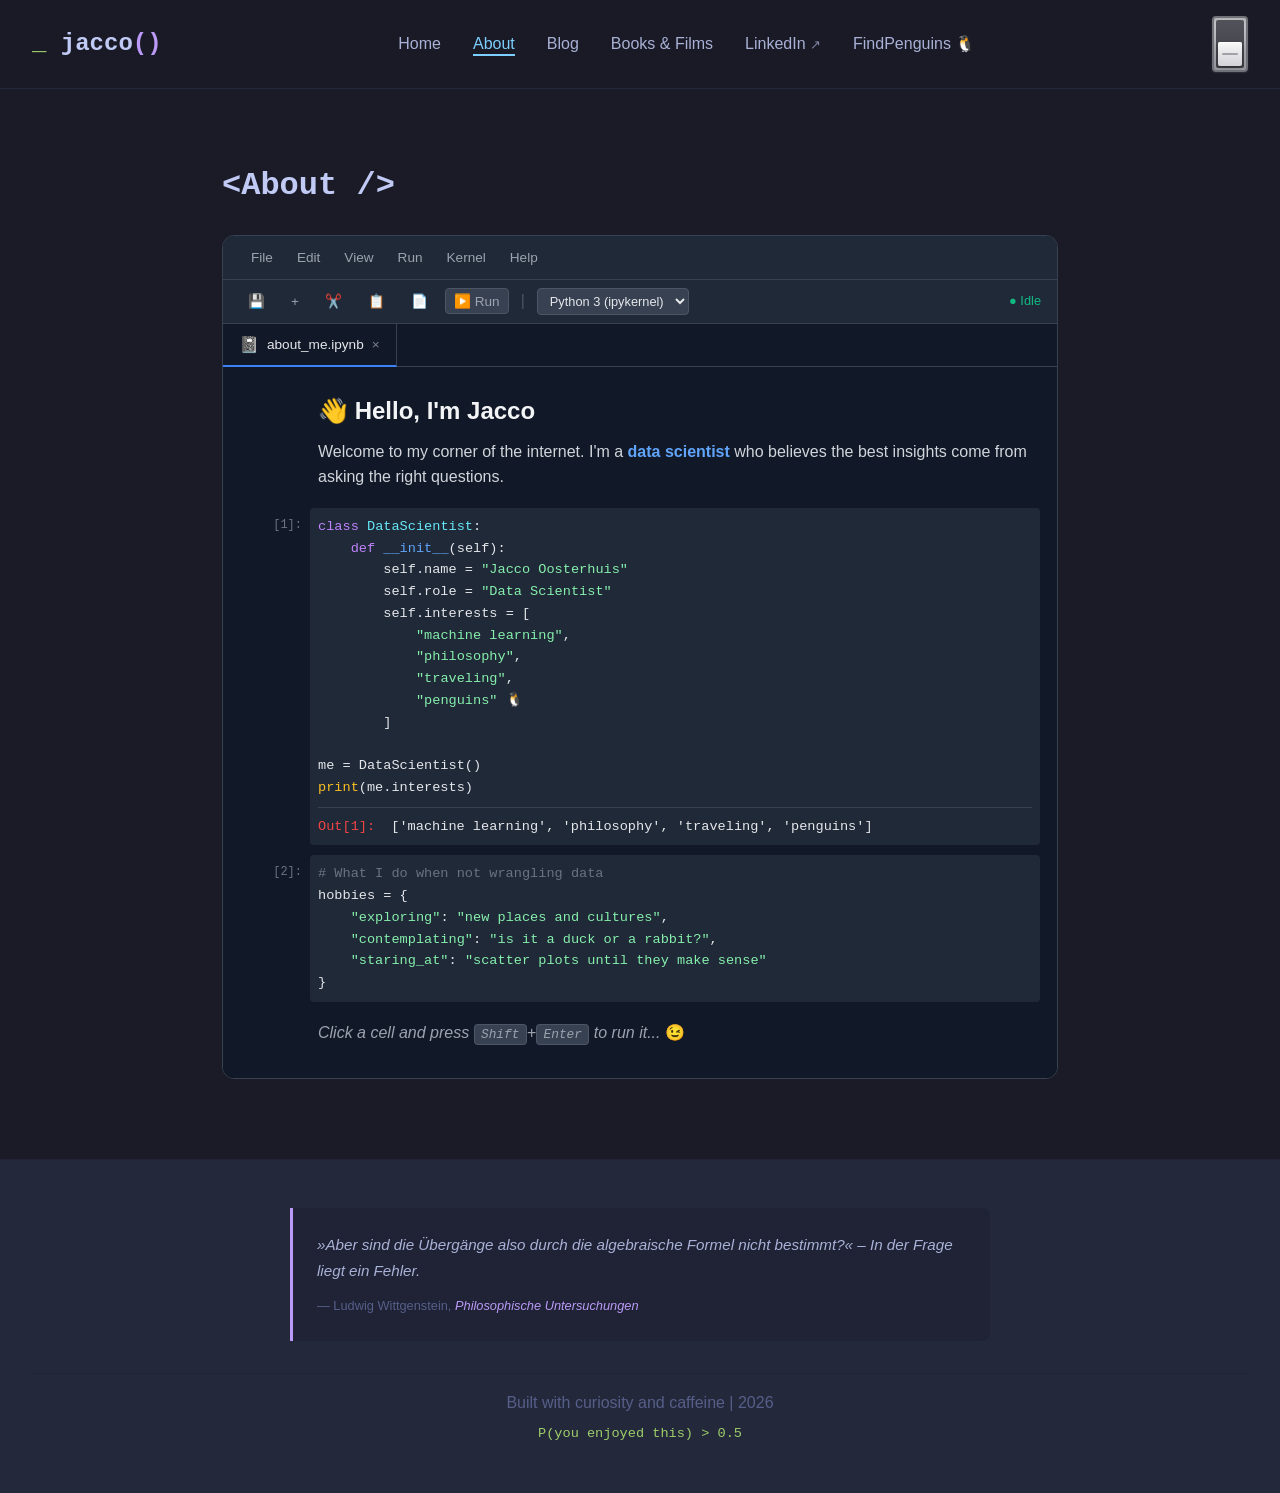
==== about.html @ 491d649a "first push" ====
<!DOCTYPE html>
<html lang="en">
<head>
    <meta charset="UTF-8">
    <meta name="viewport" content="width=device-width, initial-scale=1.0">
    <title>About | Jacco Oosterhuis</title>
    <link rel="stylesheet" href="styles.css">
</head>
<body>
    <nav class="navbar">
        <div class="nav-brand">
            <a href="index.html"><span class="cursor">_</span> jacco<span class="accent">()</span></a>
        </div>
        <ul class="nav-links">
            <li><a href="index.html" class="nav-link">Home</a></li>
            <li><a href="about.html" class="nav-link active">About</a></li>
            <li><a href="blog.html" class="nav-link">Blog</a></li>
            <li><a href="media.html" class="nav-link">Books & Films</a></li>
            <li><a href="https://www.linkedin.com/in/jaccooosterhuis" target="_blank" class="nav-link external">LinkedIn <span class="arrow">↗</span></a></li>
            <li><a href="https://findpenguins.com/trackingjacco" target="_blank" class="nav-link external">FindPenguins 🐧</a></li>
        </ul>
        <div class="light-switch" title="Toggle light/dark mode">
            <div class="switch-plate" role="button" aria-label="Toggle theme">
                <div class="switch-toggle"></div>
            </div>
        </div>
        <button class="nav-toggle" aria-label="Toggle navigation">
            <span></span>
            <span></span>
            <span></span>
        </button>
    </nav>

    <main class="page-content">
        <section id="about" class="section about">
            <h2>&lt;About /&gt;</h2>
            <div class="about-content">
                <div class="jupyter-lab">
                    <div class="jupyter-header">
                        <div class="jupyter-menu">
                            <span>File</span>
                            <span>Edit</span>
                            <span>View</span>
                            <span>Run</span>
                            <span>Kernel</span>
                            <span>Help</span>
                        </div>
                        <div class="jupyter-toolbar">
                            <button class="jupyter-btn" title="Save">💾</button>
                            <button class="jupyter-btn" title="Add cell">+</button>
                            <button class="jupyter-btn" title="Cut">✂️</button>
                            <button class="jupyter-btn" title="Copy">📋</button>
                            <button class="jupyter-btn" title="Paste">📄</button>
                            <button class="jupyter-btn run-btn" title="Run">▶️ Run</button>
                            <span class="jupyter-divider">|</span>
                            <select class="jupyter-select">
                                <option>Python 3 (ipykernel)</option>
                            </select>
                            <span class="jupyter-kernel-status">● Idle</span>
                        </div>
                    </div>
                    <div class="jupyter-sidebar">
                        <div class="sidebar-icon active">📁</div>
                        <div class="sidebar-icon">🔍</div>
                        <div class="sidebar-icon">🔧</div>
                    </div>
                    <div class="jupyter-main">
                        <div class="jupyter-tabs">
                            <div class="jupyter-tab active">
                                <span class="tab-icon">📓</span>
                                about_me.ipynb
                                <span class="tab-close">×</span>
                            </div>
                        </div>
                        <div class="jupyter-notebook">
                            <div class="jupyter-cell markdown" data-cell="0" tabindex="0">
                                <div class="cell-sidebar">
                                    <span class="cell-number"></span>
                                </div>
                                <div class="cell-content">
                                    <div class="cell-rendered">
                                        <h1>👋 Hello, I'm Jacco</h1>
                                        <p>Welcome to my corner of the internet. I'm a <strong>data scientist</strong> who believes the best insights come from asking the right questions.</p>
                                    </div>
                                </div>
                            </div>
                            <div class="jupyter-cell code" data-cell="1" tabindex="0">
                                <div class="cell-sidebar">
                                    <span class="cell-number">[1]:</span>
                                </div>
                                <div class="cell-content">
                                    <pre class="cell-input"><span class="keyword">class</span> <span class="class-name">DataScientist</span>:
    <span class="keyword">def</span> <span class="function">__init__</span>(self):
        self.name = <span class="string">"Jacco Oosterhuis"</span>
        self.role = <span class="string">"Data Scientist"</span>
        self.interests = [
            <span class="string">"machine learning"</span>,
            <span class="string">"philosophy"</span>,
            <span class="string">"traveling"</span>,
            <span class="string">"penguins"</span> 🐧
        ]

me = DataScientist()
<span class="builtin">print</span>(me.interests)</pre>
                                    <div class="cell-output">
                                        <span class="output-label">Out[1]:</span>
                                        <span class="output-text">['machine learning', 'philosophy', 'traveling', 'penguins']</span>
                                    </div>
                                </div>
                            </div>
                            <div class="jupyter-cell code" data-cell="2" tabindex="0">
                                <div class="cell-sidebar">
                                    <span class="cell-number">[2]:</span>
                                </div>
                                <div class="cell-content">
                                    <pre class="cell-input"><span class="comment"># What I do when not wrangling data</span>
hobbies = {
    <span class="string">"exploring"</span>: <span class="string">"new places and cultures"</span>,
    <span class="string">"contemplating"</span>: <span class="string">"is it a duck or a rabbit?"</span>,
    <span class="string">"staring_at"</span>: <span class="string">"scatter plots until they make sense"</span>
}</pre>
                                </div>
                            </div>
                            <div class="jupyter-cell markdown" data-cell="3" tabindex="0">
                                <div class="cell-sidebar">
                                    <span class="cell-number"></span>
                                </div>
                                <div class="cell-content">
                                    <div class="cell-rendered">
                                        <p><em>Click a cell and press <kbd>Shift</kbd>+<kbd>Enter</kbd> to run it...</em> 😉</p>
                                    </div>
                                </div>
                            </div>
                        </div>
                    </div>
                </div>
            </div>
        </section>
    </main>

    <footer>
        <div class="wittgenstein-quote">
            <p class="quote-text" id="wittgenstein-text"></p>
            <p class="quote-source">— Ludwig Wittgenstein, <em>Philosophische Untersuchungen</em></p>
        </div>
        <div class="footer-main">
            <p>Built with curiosity and caffeine | <span id="year"></span></p>
            <p class="footer-joke">P(you enjoyed this) > 0.5</p>
        </div>
    </footer>

    <script src="main.js"></script>
</body>
</html>
---- styles.css ----
/* Reset and base styles */
* {
    margin: 0;
    padding: 0;
    box-sizing: border-box;
}

:root {
    /* Dark theme (default) */
    --bg-primary: #1a1b26;
    --bg-secondary: #24283b;
    --bg-tertiary: #1f2335;
    --text-primary: #c0caf5;
    --text-secondary: #a9b1d6;
    --text-muted: #565f89;
    --accent-blue: #7aa2f7;
    --accent-purple: #bb9af7;
    --accent-green: #9ece6a;
    --accent-orange: #ff9e64;
    --accent-red: #f7768e;
    --accent-cyan: #7dcfff;
    --accent-yellow: #e0af68;
    --font-mono: 'Fira Code', 'SF Mono', 'Consolas', monospace;
    --font-sans: 'Inter', -apple-system, BlinkMacSystemFont, 'Segoe UI', sans-serif;

    /* Navbar backgrounds */
    --navbar-bg: rgba(26, 27, 38, 0.95);

    /* Jupyter colors */
    --jupyter-bg: #111827;
    --jupyter-header: #1f2937;
    --jupyter-border: #374151;
    --jupyter-cell-bg: #1f2937;
    --jupyter-text: #e5e7eb;
    --jupyter-text-muted: #9ca3af;
}

/* Light theme */
[data-theme="light"] {
    --bg-primary: #f8fafc;
    --bg-secondary: #e2e8f0;
    --bg-tertiary: #f1f5f9;
    --text-primary: #1e293b;
    --text-secondary: #475569;
    --text-muted: #94a3b8;
    --accent-blue: #3b82f6;
    --accent-purple: #8b5cf6;
    --accent-green: #22c55e;
    --accent-orange: #f97316;
    --accent-red: #ef4444;
    --accent-cyan: #06b6d4;
    --accent-yellow: #eab308;

    /* Navbar backgrounds */
    --navbar-bg: rgba(248, 250, 252, 0.95);

    /* Jupyter colors for light mode */
    --jupyter-bg: #ffffff;
    --jupyter-header: #f1f5f9;
    --jupyter-border: #e2e8f0;
    --jupyter-cell-bg: #f8fafc;
    --jupyter-text: #1e293b;
    --jupyter-text-muted: #64748b;
}

html {
    scroll-behavior: smooth;
}

body {
    font-family: var(--font-sans);
    background: var(--bg-primary);
    color: var(--text-primary);
    line-height: 1.6;
    min-height: 100vh;
}

/* Navigation */
.navbar {
    position: fixed;
    top: 0;
    left: 0;
    right: 0;
    background: var(--navbar-bg);
    backdrop-filter: blur(10px);
    padding: 1rem 2rem;
    display: flex;
    justify-content: space-between;
    align-items: center;
    z-index: 1000;
    border-bottom: 1px solid var(--bg-secondary);
}

.nav-brand {
    font-family: var(--font-mono);
    font-size: 1.5rem;
    font-weight: 600;
    color: var(--text-primary);
}

.nav-brand a {
    color: inherit;
    text-decoration: none;
}

.nav-link.active {
    color: var(--accent-cyan);
}

.nav-link.active::after {
    width: 100%;
}

.nav-brand .cursor {
    color: var(--accent-green);
    animation: blink 1s infinite;
}

.nav-brand .accent {
    color: var(--accent-purple);
}

.nav-links {
    display: flex;
    list-style: none;
    gap: 2rem;
}

.nav-link {
    color: var(--text-secondary);
    text-decoration: none;
    font-weight: 500;
    transition: color 0.3s ease;
    position: relative;
}

.nav-link:hover {
    color: var(--accent-cyan);
}

.nav-link::after {
    content: '';
    position: absolute;
    bottom: -4px;
    left: 0;
    width: 0;
    height: 2px;
    background: var(--accent-cyan);
    transition: width 0.3s ease;
}

.nav-link:hover::after {
    width: 100%;
}

.nav-link .arrow {
    font-size: 0.8em;
    opacity: 0.7;
}

.nav-toggle {
    display: none;
    flex-direction: column;
    gap: 5px;
    background: none;
    border: none;
    cursor: pointer;
    padding: 5px;
}

.nav-toggle span {
    display: block;
    width: 25px;
    height: 2px;
    background: var(--text-primary);
    transition: 0.3s;
}

/* Hero Section */
.hero {
    min-height: 100vh;
    display: flex;
    align-items: center;
    justify-content: center;
    gap: 4rem;
    padding: 6rem 2rem 2rem;
    flex-wrap: wrap;
}

.hero-content {
    max-width: 500px;
}

.hero h1 {
    font-size: 3.5rem;
    font-family: var(--font-mono);
    margin-bottom: 1rem;
    background: linear-gradient(135deg, var(--accent-cyan), var(--accent-purple));
    -webkit-background-clip: text;
    -webkit-text-fill-color: transparent;
    background-clip: text;
}

.blink {
    animation: blink 1s infinite;
    -webkit-text-fill-color: var(--accent-green);
}

@keyframes blink {
    0%, 50% { opacity: 1; }
    51%, 100% { opacity: 0; }
}

.tagline {
    font-size: 1.3rem;
    color: var(--text-secondary);
    margin-bottom: 1.5rem;
}

#rotating-text {
    color: var(--accent-orange);
    font-weight: 600;
}

.philosophy-quote {
    font-style: italic;
    color: var(--text-muted);
    border-left: 3px solid var(--accent-purple);
    padding-left: 1rem;
    margin-top: 1rem;
}

/* Duck-Rabbit Image */
.hero-image {
    max-width: 400px;
}

.duck-rabbit-container {
    background: var(--bg-secondary);
    padding: 1.5rem;
    border-radius: 12px;
    border: 1px solid var(--bg-tertiary);
    transition: transform 0.3s ease, box-shadow 0.3s ease;
}

.duck-rabbit-container:hover {
    transform: translateY(-5px);
    box-shadow: 0 10px 40px rgba(122, 162, 247, 0.1);
}

.duck-rabbit {
    width: 100%;
    border-radius: 8px;
    cursor: pointer;
    transition: transform 0.5s ease;
}

.duck-rabbit.flipped {
    transform: scaleX(-1);
}

figcaption {
    margin-top: 1rem;
    color: var(--text-muted);
    text-align: center;
    font-size: 0.9rem;
}

.clickable {
    color: var(--accent-cyan);
    cursor: pointer;
    text-decoration: underline;
    text-decoration-style: dotted;
}

.clickable:hover {
    color: var(--accent-purple);
}

/* Page content (for non-home pages) */
.page-content {
    padding-top: 80px;
    min-height: calc(100vh - 150px);
}

/* Sections */
.section {
    padding: 5rem 2rem;
    max-width: 900px;
    margin: 0 auto;
}

.section h2 {
    font-size: 2rem;
    font-family: var(--font-mono);
    margin-bottom: 1.5rem;
    color: var(--text-primary);
}

.section h2 .accent {
    color: var(--accent-yellow);
}

.section-intro {
    color: var(--text-secondary);
    margin-bottom: 2rem;
    font-size: 1.1rem;
}

/* About Section - Terminal */
.terminal {
    background: var(--bg-tertiary);
    border-radius: 12px;
    overflow: hidden;
    margin-bottom: 2rem;
    border: 1px solid var(--bg-secondary);
}

.terminal-header {
    background: var(--bg-secondary);
    padding: 0.75rem 1rem;
    display: flex;
    align-items: center;
    gap: 0.5rem;
}

.dot {
    width: 12px;
    height: 12px;
    border-radius: 50%;
}

.dot.red { background: #ff5f56; }
.dot.yellow { background: #ffbd2e; }
.dot.green { background: #27ca40; }

.terminal-title {
    margin-left: 1rem;
    color: var(--text-muted);
    font-family: var(--font-mono);
    font-size: 0.85rem;
}

.terminal-body {
    padding: 1.5rem;
    overflow-x: auto;
}

.terminal-body pre {
    font-family: var(--font-mono);
    font-size: 0.9rem;
    line-height: 1.8;
}

.terminal-body .keyword { color: var(--accent-purple); }
.terminal-body .class-name { color: var(--accent-cyan); }
.terminal-body .function { color: var(--accent-blue); }
.terminal-body .string { color: var(--accent-green); }
.terminal-body .comment { color: var(--text-muted); }

.about-text {
    color: var(--text-secondary);
    font-size: 1.1rem;
}

/* Jupyter Lab Interface */
.jupyter-lab {
    background: #111827;
    border-radius: 12px;
    overflow: hidden;
    border: 1px solid #374151;
    font-family: var(--font-sans);
}

.jupyter-header {
    background: #1f2937;
    border-bottom: 1px solid #374151;
}

.jupyter-menu {
    display: flex;
    gap: 0;
    padding: 0.4rem 1rem;
    font-size: 0.85rem;
    color: #9ca3af;
    border-bottom: 1px solid #374151;
}

.jupyter-menu span {
    padding: 0.25rem 0.75rem;
    cursor: pointer;
    transition: background 0.2s;
    border-radius: 4px;
}

.jupyter-menu span:hover {
    background: #374151;
    color: #e5e7eb;
}

.jupyter-toolbar {
    display: flex;
    align-items: center;
    gap: 0.5rem;
    padding: 0.5rem 1rem;
    flex-wrap: wrap;
}

.jupyter-btn {
    background: transparent;
    border: 1px solid transparent;
    color: #9ca3af;
    padding: 0.25rem 0.5rem;
    border-radius: 4px;
    cursor: pointer;
    font-size: 0.85rem;
    transition: all 0.2s;
}

.jupyter-btn:hover {
    background: #374151;
    border-color: #4b5563;
}

.jupyter-btn.run-btn {
    background: #374151;
    border-color: #4b5563;
}

.jupyter-divider {
    color: #4b5563;
    margin: 0 0.25rem;
}

.jupyter-select {
    background: #374151;
    border: 1px solid #4b5563;
    color: #e5e7eb;
    padding: 0.25rem 0.5rem;
    border-radius: 4px;
    font-size: 0.8rem;
}

.jupyter-kernel-status {
    color: #10b981;
    font-size: 0.8rem;
    margin-left: auto;
}

.jupyter-main {
    display: flex;
    flex-direction: column;
}

.jupyter-sidebar {
    position: absolute;
    left: 0;
    display: none; /* Simplified for this demo */
}

.jupyter-tabs {
    display: flex;
    background: #111827;
    border-bottom: 1px solid #374151;
}

.jupyter-tab {
    display: flex;
    align-items: center;
    gap: 0.5rem;
    padding: 0.5rem 1rem;
    font-size: 0.85rem;
    color: #9ca3af;
    background: #1f2937;
    border-right: 1px solid #374151;
    cursor: pointer;
}

.jupyter-tab.active {
    background: #111827;
    color: #e5e7eb;
    border-bottom: 2px solid #3b82f6;
    margin-bottom: -1px;
}

.tab-icon {
    font-size: 1rem;
}

.tab-close {
    opacity: 0.5;
    cursor: pointer;
}

.tab-close:hover {
    opacity: 1;
}

.jupyter-notebook {
    padding: 1rem;
    background: #111827;
}

.jupyter-cell {
    display: flex;
    margin-bottom: 0.5rem;
    border: 1px solid transparent;
    border-radius: 4px;
    transition: all 0.2s;
    cursor: pointer;
}

.jupyter-cell:hover {
    border-color: #374151;
}

.jupyter-cell:focus {
    outline: none;
    border-color: #3b82f6;
    box-shadow: 0 0 0 1px #3b82f6;
}

.jupyter-cell.selected {
    border-color: #3b82f6;
    background: rgba(59, 130, 246, 0.05);
}

.cell-sidebar {
    width: 70px;
    flex-shrink: 0;
    padding: 0.5rem;
    display: flex;
    align-items: flex-start;
    justify-content: flex-end;
}

.cell-number {
    font-family: var(--font-mono);
    font-size: 0.75rem;
    color: #6b7280;
}

.cell-content {
    flex: 1;
    padding: 0.5rem;
    overflow-x: auto;
}

.jupyter-cell.code .cell-content {
    background: #1f2937;
    border-radius: 4px;
}

.cell-input {
    font-family: var(--font-mono);
    font-size: 0.85rem;
    line-height: 1.6;
    color: #e5e7eb;
    margin: 0;
    white-space: pre-wrap;
}

.cell-input .keyword { color: #c084fc; }
.cell-input .class-name { color: #67e8f9; }
.cell-input .function { color: #60a5fa; }
.cell-input .string { color: #86efac; }
.cell-input .comment { color: #6b7280; }
.cell-input .builtin { color: #fbbf24; }

.cell-output {
    margin-top: 0.5rem;
    padding-top: 0.5rem;
    border-top: 1px solid #374151;
    font-family: var(--font-mono);
    font-size: 0.85rem;
}

.output-label {
    color: #ef4444;
    margin-right: 0.5rem;
}

.output-text {
    color: #e5e7eb;
}

.cell-rendered {
    color: #e5e7eb;
    line-height: 1.6;
}

.cell-rendered h1 {
    font-size: 1.5rem;
    margin-bottom: 0.5rem;
    color: #f3f4f6;
}

.cell-rendered p {
    color: #d1d5db;
}

.cell-rendered strong {
    color: #60a5fa;
}

.cell-rendered em {
    color: #9ca3af;
}

.cell-rendered kbd {
    background: #374151;
    padding: 0.15rem 0.4rem;
    border-radius: 4px;
    font-size: 0.8rem;
    border: 1px solid #4b5563;
    font-family: var(--font-mono);
}

/* Gotcha output animation */
.gotcha-output {
    margin-top: 0.5rem;
    padding: 0.75rem;
    background: linear-gradient(135deg, #7c3aed, #db2777);
    border-radius: 4px;
    color: white;
    font-weight: 600;
    text-align: center;
    animation: gotcha-appear 0.3s ease;
}

@keyframes gotcha-appear {
    from {
        opacity: 0;
        transform: translateY(-10px);
    }
    to {
        opacity: 1;
        transform: translateY(0);
    }
}

/* FindPenguins Embed */
.penguin-embed {
    margin-top: 2rem;
    background: var(--bg-secondary);
    border-radius: 12px;
    padding: 1.5rem;
    border: 1px solid var(--bg-tertiary);
}

.penguin-embed .findpenguins-media {
    min-height: 400px;
}

/* Mobile responsive for Jupyter */
@media (max-width: 768px) {
    .jupyter-menu {
        display: none;
    }

    .jupyter-toolbar {
        padding: 0.5rem;
    }

    .jupyter-toolbar .jupyter-select {
        display: none;
    }

    .cell-sidebar {
        width: 40px;
    }

    .cell-input {
        font-size: 0.75rem;
    }
}

/* Blog Section */
.blog-posts {
    display: grid;
    gap: 1.5rem;
}

.blog-card {
    background: var(--bg-secondary);
    padding: 1.5rem;
    border-radius: 12px;
    border: 1px solid var(--bg-tertiary);
    transition: transform 0.3s ease, border-color 0.3s ease;
}

.blog-card:hover {
    transform: translateX(5px);
    border-color: var(--accent-blue);
}

.blog-date {
    font-family: var(--font-mono);
    font-size: 0.85rem;
    color: var(--accent-orange);
}

.blog-card h3 {
    margin: 0.5rem 0;
    color: var(--text-primary);
}

.blog-card p {
    color: var(--text-secondary);
    margin-bottom: 1rem;
}

.blog-tags {
    display: flex;
    gap: 0.5rem;
    flex-wrap: wrap;
}

.tag {
    font-family: var(--font-mono);
    font-size: 0.8rem;
    color: var(--accent-cyan);
    background: rgba(122, 207, 255, 0.1);
    padding: 0.25rem 0.5rem;
    border-radius: 4px;
}

.blog-card.placeholder {
    border-style: dashed;
    text-align: center;
}

.placeholder-content {
    color: var(--text-muted);
}

.placeholder-icon {
    font-size: 2rem;
    display: block;
    margin-bottom: 0.5rem;
}

.placeholder-content code {
    font-family: var(--font-mono);
    font-size: 0.85rem;
    color: var(--accent-purple);
}

/* Travel / Penguin Section */
.travel {
    text-align: center;
}

.inline-link {
    color: var(--accent-cyan);
    text-decoration: none;
    border-bottom: 1px dotted var(--accent-cyan);
}

.inline-link:hover {
    color: var(--accent-purple);
    border-color: var(--accent-purple);
}

.penguin-cta {
    margin-top: 2rem;
}

.penguin-button {
    display: inline-block;
    padding: 1rem 2rem;
    background: linear-gradient(135deg, var(--accent-blue), var(--accent-purple));
    color: white;
    text-decoration: none;
    border-radius: 50px;
    font-weight: 600;
    transition: transform 0.3s ease, box-shadow 0.3s ease;
}

.penguin-button:hover {
    transform: scale(1.05);
    box-shadow: 0 10px 30px rgba(122, 162, 247, 0.3);
}

/* Footer */
footer {
    text-align: center;
    padding: 3rem 2rem;
    background: var(--bg-secondary);
    color: var(--text-muted);
    border-top: 1px solid var(--bg-tertiary);
}

.footer-joke {
    font-family: var(--font-mono);
    font-size: 0.85rem;
    margin-top: 0.5rem;
    color: var(--accent-green);
}

/* Wittgenstein Quote */
.wittgenstein-quote {
    max-width: 700px;
    margin: 0 auto 2rem auto;
    padding: 1.5rem;
    border-left: 3px solid var(--accent-purple);
    background: var(--bg-tertiary);
    border-radius: 0 8px 8px 0;
    text-align: left;
}

.quote-text {
    font-style: italic;
    color: var(--text-secondary);
    line-height: 1.7;
    font-size: 0.95rem;
    margin: 0;
    min-height: 1.5em;
    opacity: 1;
    transition: opacity 0.5s ease;
}

.quote-text.fade-out {
    opacity: 0;
}

.quote-source {
    font-size: 0.8rem;
    color: var(--text-muted);
    margin-top: 0.75rem;
    margin-bottom: 0;
}

.quote-source em {
    color: var(--accent-purple);
}

.footer-main {
    padding-top: 1rem;
    border-top: 1px solid var(--bg-tertiary);
}

/* Light mode quote adjustments */
[data-theme="light"] .wittgenstein-quote {
    background: #f1f5f9;
}

/* Mobile Responsive */
@media (max-width: 768px) {
    .nav-links {
        display: none;
        position: absolute;
        top: 100%;
        left: 0;
        right: 0;
        background: var(--bg-primary);
        flex-direction: column;
        padding: 1rem;
        gap: 1rem;
        border-bottom: 1px solid var(--bg-secondary);
    }

    .nav-links.active {
        display: flex;
    }

    .nav-toggle {
        display: flex;
    }

    .hero {
        flex-direction: column;
        text-align: center;
        gap: 2rem;
    }

    .hero h1 {
        font-size: 2.5rem;
    }

    .hero-image {
        max-width: 300px;
    }

    .philosophy-quote {
        text-align: left;
    }

    .section {
        padding: 3rem 1rem;
    }

    .terminal-body pre {
        font-size: 0.75rem;
    }
}

/* Scrollbar styling */
::-webkit-scrollbar {
    width: 8px;
    height: 8px;
}

::-webkit-scrollbar-track {
    background: var(--bg-secondary);
}

::-webkit-scrollbar-thumb {
    background: var(--text-muted);
    border-radius: 4px;
}

::-webkit-scrollbar-thumb:hover {
    background: var(--accent-blue);
}

/* Selection styling */
::selection {
    background: var(--accent-purple);
    color: var(--bg-primary);
}

/* ================================
   Light Switch Toggle
   ================================ */
.light-switch {
    position: relative;
    display: flex;
    align-items: center;
    gap: 0.75rem;
}

.switch-plate {
    position: relative;
    width: 36px;
    height: 56px;
    background: linear-gradient(180deg, #d4d4d8 0%, #a1a1aa 100%);
    border-radius: 4px;
    box-shadow:
        inset 0 2px 4px rgba(0, 0, 0, 0.2),
        0 1px 2px rgba(255, 255, 255, 0.1);
    cursor: pointer;
    overflow: hidden;
    border: 2px solid #71717a;
}

.switch-plate::before {
    content: '';
    position: absolute;
    top: 2px;
    left: 2px;
    right: 2px;
    bottom: 2px;
    background: linear-gradient(180deg, #52525b 0%, #3f3f46 100%);
    border-radius: 2px;
}

.switch-toggle {
    position: absolute;
    top: 4px;
    left: 4px;
    right: 4px;
    height: 24px;
    background: linear-gradient(180deg, #fafafa 0%, #e4e4e7 50%, #d4d4d8 100%);
    border-radius: 2px;
    box-shadow:
        0 2px 4px rgba(0, 0, 0, 0.3),
        inset 0 1px 0 rgba(255, 255, 255, 0.8);
    transition: top 0.15s ease-in-out;
    display: flex;
    align-items: center;
    justify-content: center;
}

.switch-toggle::after {
    content: '';
    width: 16px;
    height: 2px;
    background: #a1a1aa;
    border-radius: 1px;
}

/* Switch in "off" position (dark mode) */
[data-theme="dark"] .switch-toggle,
:not([data-theme]) .switch-toggle {
    top: calc(100% - 28px);
}

/* Switch in "on" position (light mode) */
[data-theme="light"] .switch-toggle {
    top: 4px;
}

.switch-label {
    font-family: var(--font-mono);
    font-size: 0.7rem;
    color: var(--text-muted);
    text-transform: uppercase;
    letter-spacing: 0.05em;
    writing-mode: vertical-rl;
    text-orientation: mixed;
    transform: rotate(180deg);
}

/* Click effect */
.switch-plate:active .switch-toggle {
    height: 22px;
    box-shadow:
        0 1px 2px rgba(0, 0, 0, 0.3),
        inset 0 1px 0 rgba(255, 255, 255, 0.8);
}

/* Theme transition */
body {
    transition: background-color 0.3s ease, color 0.3s ease;
}

.navbar,
.blog-card,
.duck-rabbit-container,
footer,
.penguin-embed {
    transition: background-color 0.3s ease, border-color 0.3s ease;
}

/* Jupyter light mode overrides */
[data-theme="light"] .jupyter-lab {
    background: #ffffff;
    border-color: #e2e8f0;
}

[data-theme="light"] .jupyter-header {
    background: #f1f5f9;
}

[data-theme="light"] .jupyter-menu {
    border-color: #e2e8f0;
}

[data-theme="light"] .jupyter-menu span {
    color: #64748b;
}

[data-theme="light"] .jupyter-menu span:hover {
    background: #e2e8f0;
    color: #1e293b;
}

[data-theme="light"] .jupyter-toolbar {
    border-color: #e2e8f0;
}

[data-theme="light"] .jupyter-btn {
    color: #64748b;
}

[data-theme="light"] .jupyter-btn:hover,
[data-theme="light"] .jupyter-btn.run-btn {
    background: #e2e8f0;
    border-color: #cbd5e1;
}

[data-theme="light"] .jupyter-divider {
    color: #cbd5e1;
}

[data-theme="light"] .jupyter-select {
    background: #e2e8f0;
    border-color: #cbd5e1;
    color: #1e293b;
}

[data-theme="light"] .jupyter-tabs {
    background: #ffffff;
    border-color: #e2e8f0;
}

[data-theme="light"] .jupyter-tab {
    background: #f1f5f9;
    color: #64748b;
    border-color: #e2e8f0;
}

[data-theme="light"] .jupyter-tab.active {
    background: #ffffff;
    color: #1e293b;
}

[data-theme="light"] .jupyter-notebook {
    background: #ffffff;
}

[data-theme="light"] .jupyter-cell:hover {
    border-color: #e2e8f0;
}

[data-theme="light"] .jupyter-cell.code .cell-content {
    background: #f8fafc;
}

[data-theme="light"] .cell-number {
    color: #94a3b8;
}

[data-theme="light"] .cell-input {
    color: #1e293b;
}

[data-theme="light"] .cell-input .keyword { color: #7c3aed; }
[data-theme="light"] .cell-input .class-name { color: #0891b2; }
[data-theme="light"] .cell-input .function { color: #2563eb; }
[data-theme="light"] .cell-input .string { color: #16a34a; }
[data-theme="light"] .cell-input .comment { color: #94a3b8; }
[data-theme="light"] .cell-input .builtin { color: #d97706; }

[data-theme="light"] .cell-output {
    border-color: #e2e8f0;
}

[data-theme="light"] .output-text {
    color: #1e293b;
}

[data-theme="light"] .cell-rendered {
    color: #1e293b;
}

[data-theme="light"] .cell-rendered h1 {
    color: #0f172a;
}

[data-theme="light"] .cell-rendered p {
    color: #475569;
}

[data-theme="light"] .cell-rendered strong {
    color: #2563eb;
}

[data-theme="light"] .cell-rendered em {
    color: #64748b;
}

[data-theme="light"] .cell-rendered kbd {
    background: #e2e8f0;
    border-color: #cbd5e1;
}

/* ================================
   Media Section (Books & Films)
   ================================ */
.media-section {
    max-width: 1000px;
}

/* ================================
   Bookshelf Styling
   ================================ */
.bookshelf {
    margin-top: 2rem;
}

.shelf {
    display: flex;
    align-items: flex-end;
    gap: 8px;
    padding: 0 20px 0 20px;
    position: relative;
    min-height: 220px;
}

.shelf-wood {
    position: absolute;
    bottom: 0;
    left: 0;
    right: 0;
    height: 20px;
    background: linear-gradient(180deg, #8B7355 0%, #6B5344 50%, #5D4637 100%);
    border-radius: 2px;
    box-shadow:
        0 4px 8px rgba(0, 0, 0, 0.3),
        inset 0 2px 0 rgba(255, 255, 255, 0.1);
}

.shelf-wood::before {
    content: '';
    position: absolute;
    top: 0;
    left: 0;
    right: 0;
    height: 4px;
    background: linear-gradient(180deg, #9D8B7A 0%, #8B7355 100%);
    border-radius: 2px 2px 0 0;
}

.book {
    position: relative;
    width: 45px;
    height: var(--book-height, 170px);
    cursor: pointer;
    transform-style: preserve-3d;
    transition: all 0.4s ease;
    margin-bottom: 20px;
}

.book-spine {
    position: absolute;
    inset: 0;
    background: linear-gradient(90deg,
        color-mix(in srgb, var(--book-color) 70%, black) 0%,
        var(--book-color) 15%,
        var(--book-color) 85%,
        color-mix(in srgb, var(--book-color) 70%, black) 100%
    );
    border-radius: 2px 4px 4px 2px;
    display: flex;
    flex-direction: column;
    justify-content: center;
    align-items: center;
    padding: 10px 4px;
    box-shadow:
        2px 0 4px rgba(0, 0, 0, 0.2),
        inset -2px 0 4px rgba(0, 0, 0, 0.1);
    overflow: hidden;
}

.book-spine::before {
    content: '';
    position: absolute;
    top: 8px;
    bottom: 8px;
    left: 4px;
    width: 2px;
    background: rgba(255, 255, 255, 0.15);
    border-radius: 1px;
}

.book-spine::after {
    content: '';
    position: absolute;
    top: 8px;
    bottom: 8px;
    right: 4px;
    width: 2px;
    background: rgba(255, 255, 255, 0.1);
    border-radius: 1px;
}

.book-title {
    writing-mode: vertical-rl;
    text-orientation: mixed;
    transform: rotate(180deg);
    font-size: 0.7rem;
    font-weight: 600;
    color: #f0e6d3;
    text-shadow: 0 1px 2px rgba(0, 0, 0, 0.5);
    letter-spacing: 0.5px;
    text-align: center;
    max-height: 100%;
    overflow: hidden;
}

.book-author {
    writing-mode: vertical-rl;
    text-orientation: mixed;
    transform: rotate(180deg);
    font-size: 0.55rem;
    color: rgba(240, 230, 211, 0.7);
    margin-top: 8px;
}

.book-details {
    position: absolute;
    left: 55px;
    top: 0;
    width: 280px;
    background: var(--bg-secondary);
    border: 1px solid var(--bg-tertiary);
    border-radius: 8px;
    padding: 1rem;
    opacity: 0;
    visibility: hidden;
    transform: translateX(-10px);
    transition: all 0.3s ease;
    z-index: 100;
    box-shadow: 0 10px 30px rgba(0, 0, 0, 0.3);
}

.book-details h3 {
    font-size: 1rem;
    color: var(--text-primary);
    margin-bottom: 0.25rem;
}

.book-meta {
    font-size: 0.8rem;
    color: var(--text-muted);
    margin-bottom: 0.5rem;
}

.book-review {
    font-size: 0.85rem;
    color: var(--text-secondary);
    line-height: 1.5;
    margin-bottom: 0.5rem;
}

.book-rating {
    color: var(--accent-yellow);
    font-size: 0.9rem;
}

/* Book hover and expanded states */
.book:hover {
    transform: translateY(-10px);
}

.book:hover .book-spine {
    box-shadow:
        2px 0 4px rgba(0, 0, 0, 0.2),
        inset -2px 0 4px rgba(0, 0, 0, 0.1),
        0 10px 20px rgba(0, 0, 0, 0.3);
}

.book.expanded {
    transform: translateY(-10px) rotate(-15deg);
    z-index: 50;
}

.book.expanded .book-details {
    opacity: 1;
    visibility: visible;
    transform: translateX(0) rotate(15deg);
}

/* ================================
   VHS & DVD Styling
   ================================ */
.film-shelf {
    display: flex;
    gap: 12px;
    flex-wrap: wrap;
    margin-top: 2rem;
    padding: 20px;
    background: linear-gradient(180deg, var(--bg-tertiary) 0%, var(--bg-secondary) 100%);
    border-radius: 8px;
}

/* VHS Case */
.vhs-case {
    position: relative;
    width: 25px;
    height: 190px;
    cursor: pointer;
    transition: all 0.4s ease;
}

.vhs-spine {
    position: absolute;
    inset: 0;
    background: linear-gradient(90deg,
        #1a1a1a 0%,
        #2d2d2d 10%,
        #2d2d2d 90%,
        #1a1a1a 100%
    );
    border-radius: 2px;
    display: flex;
    flex-direction: column;
    justify-content: center;
    align-items: center;
    padding: 8px 2px;
    box-shadow: 2px 0 4px rgba(0, 0, 0, 0.3);
}

.vhs-spine::before {
    content: '';
    position: absolute;
    top: 10px;
    left: 50%;
    transform: translateX(-50%);
    width: 18px;
    height: 60px;
    background: linear-gradient(180deg,
        #f5f5dc 0%,
        #e8e8c8 50%,
        #d4d4a8 100%
    );
    border-radius: 1px;
}

.vhs-title {
    writing-mode: vertical-rl;
    text-orientation: mixed;
    transform: rotate(180deg);
    font-size: 0.6rem;
    font-weight: 700;
    color: #fff;
    text-shadow: 0 1px 2px rgba(0, 0, 0, 0.8);
    margin-top: auto;
    text-align: center;
    max-height: 100px;
    overflow: hidden;
}

.vhs-year {
    writing-mode: vertical-rl;
    text-orientation: mixed;
    transform: rotate(180deg);
    font-size: 0.5rem;
    color: rgba(255, 255, 255, 0.6);
    margin-top: 4px;
}

.vhs-front {
    position: absolute;
    top: 0;
    left: 100%;
    width: 130px;
    height: 190px;
    background: linear-gradient(135deg, #1a1a1a 0%, #333 100%);
    border-radius: 2px;
    opacity: 0;
    transform: rotateY(-90deg);
    transform-origin: left;
    transition: all 0.4s ease;
    box-shadow: 4px 4px 12px rgba(0, 0, 0, 0.4);
}

.vhs-label {
    position: absolute;
    top: 15px;
    left: 10px;
    right: 10px;
    bottom: 60px;
    background: linear-gradient(180deg, #f5f5dc 0%, #e8e8c8 100%);
    border-radius: 2px;
    padding: 10px;
    display: flex;
    flex-direction: column;
    justify-content: center;
    align-items: center;
}

.vhs-title-full {
    font-size: 0.8rem;
    font-weight: 700;
    color: #1a1a1a;
    text-align: center;
    text-transform: uppercase;
}

.vhs-director {
    font-size: 0.65rem;
    color: #555;
    margin-top: 4px;
}

/* DVD Case */
.dvd-case {
    position: relative;
    width: 15px;
    height: 190px;
    cursor: pointer;
    transition: all 0.4s ease;
}

.dvd-spine {
    position: absolute;
    inset: 0;
    background: linear-gradient(90deg,
        #1e3a5f 0%,
        #2563eb 20%,
        #3b82f6 50%,
        #2563eb 80%,
        #1e3a5f 100%
    );
    border-radius: 1px;
    display: flex;
    justify-content: center;
    align-items: center;
    box-shadow: 1px 0 3px rgba(0, 0, 0, 0.3);
}

.dvd-title {
    writing-mode: vertical-rl;
    text-orientation: mixed;
    transform: rotate(180deg);
    font-size: 0.55rem;
    font-weight: 600;
    color: #fff;
    text-shadow: 0 1px 1px rgba(0, 0, 0, 0.5);
    letter-spacing: 0.5px;
    text-align: center;
}

.dvd-front {
    position: absolute;
    top: 0;
    left: 100%;
    width: 135px;
    height: 190px;
    background: linear-gradient(135deg, #1e3a5f 0%, #2563eb 50%, #1e40af 100%);
    border-radius: 2px;
    opacity: 0;
    transform: rotateY(-90deg);
    transform-origin: left;
    transition: all 0.4s ease;
    box-shadow: 4px 4px 12px rgba(0, 0, 0, 0.4);
    overflow: hidden;
}

.dvd-front::before {
    content: '';
    position: absolute;
    top: -50%;
    left: -50%;
    width: 200%;
    height: 200%;
    background: linear-gradient(
        45deg,
        transparent 40%,
        rgba(255, 255, 255, 0.1) 50%,
        transparent 60%
    );
}

.dvd-cover {
    position: absolute;
    inset: 10px;
    display: flex;
    flex-direction: column;
    justify-content: center;
    align-items: center;
    text-align: center;
}

.dvd-title-full {
    font-size: 0.9rem;
    font-weight: 700;
    color: #fff;
    text-shadow: 0 2px 4px rgba(0, 0, 0, 0.5);
    line-height: 1.2;
}

.dvd-tagline {
    font-size: 0.65rem;
    color: rgba(255, 255, 255, 0.8);
    margin-top: 8px;
    font-style: italic;
}

/* Film details panel */
.film-details {
    position: absolute;
    left: calc(100% + 145px);
    top: 0;
    width: 250px;
    background: var(--bg-secondary);
    border: 1px solid var(--bg-tertiary);
    border-radius: 8px;
    padding: 1rem;
    opacity: 0;
    visibility: hidden;
    transform: translateX(-10px);
    transition: all 0.3s ease;
    z-index: 100;
    box-shadow: 0 10px 30px rgba(0, 0, 0, 0.3);
}

.film-details h3 {
    font-size: 1rem;
    color: var(--text-primary);
    margin-bottom: 0.25rem;
}

.film-meta {
    font-size: 0.8rem;
    color: var(--text-muted);
    margin-bottom: 0.5rem;
}

.film-review {
    font-size: 0.85rem;
    color: var(--text-secondary);
    line-height: 1.5;
    margin-bottom: 0.5rem;
}

.film-rating {
    color: var(--accent-yellow);
    font-size: 0.9rem;
}

/* VHS/DVD hover and expanded states */
.vhs-case:hover,
.dvd-case:hover {
    transform: translateY(-5px);
}

.vhs-case.expanded,
.dvd-case.expanded {
    z-index: 50;
}

.vhs-case.expanded .vhs-front,
.dvd-case.expanded .dvd-front {
    opacity: 1;
    transform: rotateY(0deg);
}

.vhs-case.expanded .film-details,
.dvd-case.expanded .film-details {
    opacity: 1;
    visibility: visible;
    transform: translateX(0);
}

/* Responsive media section */
@media (max-width: 768px) {
    .shelf {
        flex-wrap: wrap;
        justify-content: center;
    }

    .book-details {
        position: fixed;
        left: 50% !important;
        top: 50% !important;
        transform: translate(-50%, -50%) !important;
        width: 90vw;
        max-width: 300px;
    }

    .book.expanded .book-details {
        transform: translate(-50%, -50%) !important;
    }

    .film-shelf {
        justify-content: center;
    }

    .film-details {
        position: fixed;
        left: 50% !important;
        top: 50% !important;
        transform: translate(-50%, -50%) !important;
        width: 90vw;
        max-width: 280px;
    }

    .vhs-case.expanded .film-details,
    .dvd-case.expanded .film-details {
        transform: translate(-50%, -50%) !important;
    }
}

/* Light mode adjustments for media */
[data-theme="light"] .book-details,
[data-theme="light"] .film-details {
    background: #ffffff;
    border-color: #e2e8f0;
}

[data-theme="light"] .film-shelf {
    background: linear-gradient(180deg, #f1f5f9 0%, #e2e8f0 100%);
}
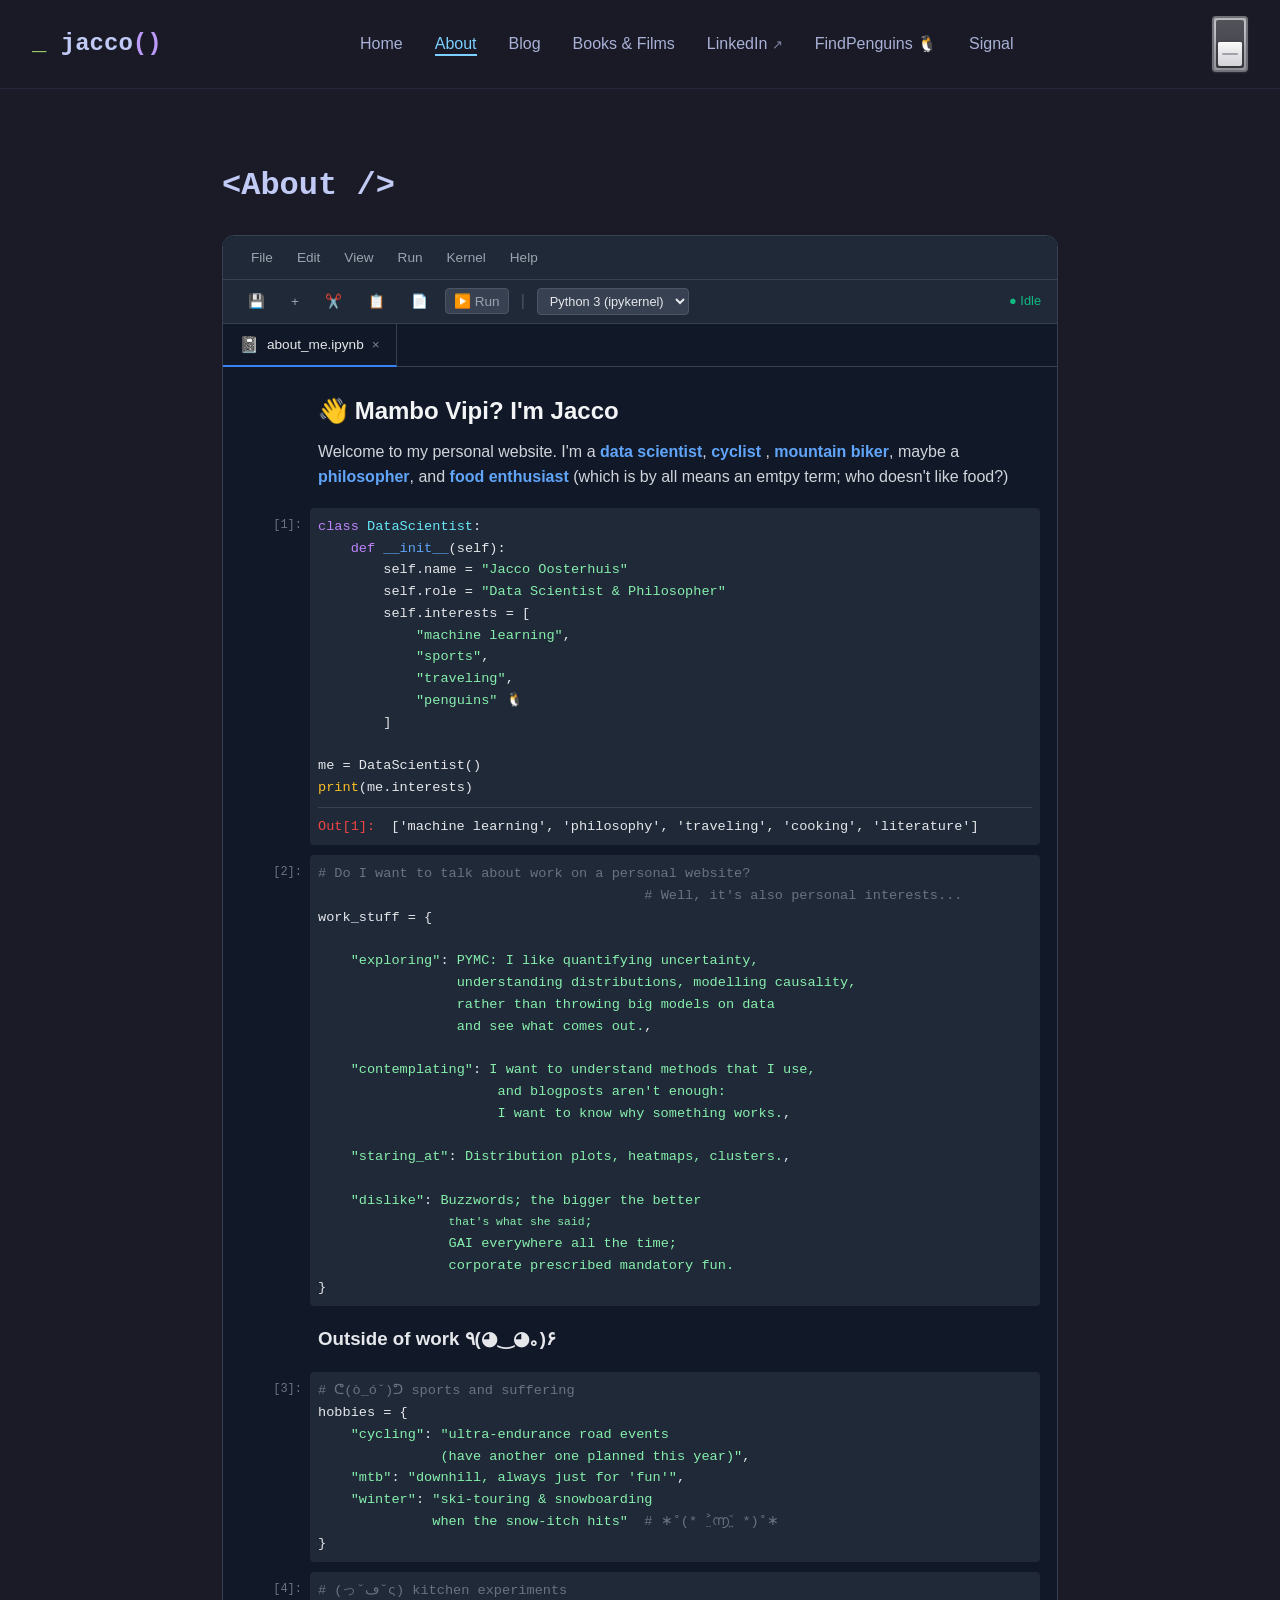
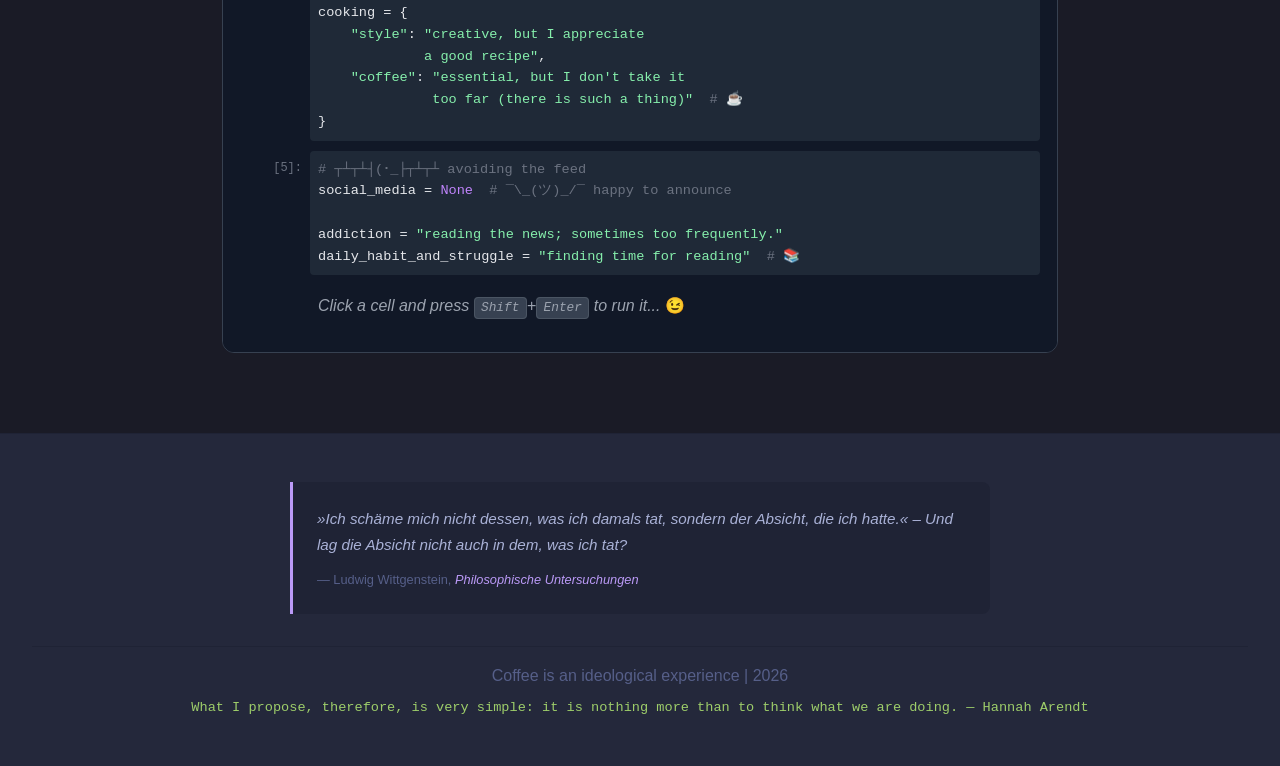
==== commit ea551d71: "first version updated (I don't do versioning)" ====
--- a/about.html
+++ b/about.html
@@ -5,31 +5,10 @@
     <meta name="viewport" content="width=device-width, initial-scale=1.0">
     <title>About | Jacco Oosterhuis</title>
     <link rel="stylesheet" href="styles.css">
+    <script src="main.js"></script>
 </head>
 <body>
-    <nav class="navbar">
-        <div class="nav-brand">
-            <a href="index.html"><span class="cursor">_</span> jacco<span class="accent">()</span></a>
-        </div>
-        <ul class="nav-links">
-            <li><a href="index.html" class="nav-link">Home</a></li>
-            <li><a href="about.html" class="nav-link active">About</a></li>
-            <li><a href="blog.html" class="nav-link">Blog</a></li>
-            <li><a href="media.html" class="nav-link">Books & Films</a></li>
-            <li><a href="https://www.linkedin.com/in/jaccooosterhuis" target="_blank" class="nav-link external">LinkedIn <span class="arrow">↗</span></a></li>
-            <li><a href="https://findpenguins.com/trackingjacco" target="_blank" class="nav-link external">FindPenguins 🐧</a></li>
-        </ul>
-        <div class="light-switch" title="Toggle light/dark mode">
-            <div class="switch-plate" role="button" aria-label="Toggle theme">
-                <div class="switch-toggle"></div>
-            </div>
-        </div>
-        <button class="nav-toggle" aria-label="Toggle navigation">
-            <span></span>
-            <span></span>
-            <span></span>
-        </button>
-    </nav>
+    <div id="header-placeholder"></div>
 
     <main class="page-content">
         <section id="about" class="section about">
@@ -79,8 +58,8 @@
                                 </div>
                                 <div class="cell-content">
                                     <div class="cell-rendered">
-                                        <h1>👋 Hello, I'm Jacco</h1>
-                                        <p>Welcome to my corner of the internet. I'm a <strong>data scientist</strong> who believes the best insights come from asking the right questions.</p>
+                                        <h1>👋 Mambo Vipi? I'm Jacco</h1>
+                                        <p>Welcome to my personal website. I'm a <strong>data scientist</strong>, <strong> cyclist </strong>, <strong> mountain biker</strong>, maybe a <strong>philosopher</strong>, and <strong>food enthusiast</strong> (which is by all means an emtpy term; who doesn't like food?) </p>
                                     </div>
                                 </div>
                             </div>
@@ -92,19 +71,19 @@
                                     <pre class="cell-input"><span class="keyword">class</span> <span class="class-name">DataScientist</span>:
     <span class="keyword">def</span> <span class="function">__init__</span>(self):
         self.name = <span class="string">"Jacco Oosterhuis"</span>
-        self.role = <span class="string">"Data Scientist"</span>
+        self.role = <span class="string">"Data Scientist & Philosopher"</span>
         self.interests = [
             <span class="string">"machine learning"</span>,
-            <span class="string">"philosophy"</span>,
+            <span class="string">"sports"</span>,
             <span class="string">"traveling"</span>,
-            <span class="string">"penguins"</span> 🐧
+            <span class="string"><a href="https://findpenguins.com/2zhhsb5mmg9cf" target="_top" style="color: inherit; text-decoration: none">"penguins"</a></span> 🐧
         ]
 
 me = DataScientist()
 <span class="builtin">print</span>(me.interests)</pre>
                                     <div class="cell-output">
                                         <span class="output-label">Out[1]:</span>
-                                        <span class="output-text">['machine learning', 'philosophy', 'traveling', 'penguins']</span>
+                                        <span class="output-text">['machine learning', 'philosophy', 'traveling', 'cooking', 'literature']</span>
                                     </div>
                                 </div>
                             </div>
@@ -113,12 +92,77 @@
                                     <span class="cell-number">[2]:</span>
                                 </div>
                                 <div class="cell-content">
-                                    <pre class="cell-input"><span class="comment"># What I do when not wrangling data</span>
+                                    <pre class="cell-input"><span class="comment"># Do I want to talk about work on a personal website?</span>
+                                        <span class="comment"># Well, it's also personal interests...</span>
+work_stuff = {
+
+    <span class="string">"exploring"</span>: <span class="string">PYMC: I like quantifying uncertainty,
+                 understanding distributions, modelling causality,
+                 rather than throwing big models on data
+                 and see what comes out.</span>,
+
+    <span class="string">"contemplating"</span>: <span class="string">I want to understand methods that I use,
+                      and blogposts aren't enough:
+                      I want to know why something works.</span>,
+
+    <span class="string">"staring_at"</span>: <span class="string">Distribution plots, heatmaps, clusters.</span>,
+
+    <span class="string">"dislike"</span>: <span class="string">Buzzwords; the bigger the better
+                <small>that's what she said</small>;
+                GAI everywhere all the time;
+                corporate prescribed mandatory fun.</span>
+}</pre>
+                                </div>
+                            </div>
+                            <div class="jupyter-cell markdown" data-cell="3" tabindex="0">
+                                <div class="cell-sidebar">
+                                    <span class="cell-number"></span>
+                                </div>
+                                <div class="cell-content">
+                                    <div class="cell-rendered">
+                                        <h3>Outside of work ٩(◕‿◕｡)۶</h3>
+                                    </div>
+                                </div>
+                            </div>
+                            <div class="jupyter-cell code" data-cell="4" tabindex="0">
+                                <div class="cell-sidebar">
+                                    <span class="cell-number">[3]:</span>
+                                </div>
+                                <div class="cell-content">
+                                    <pre class="cell-input"><span class="comment"># ᕦ(ò_óˇ)ᕤ sports and suffering</span>
 hobbies = {
-    <span class="string">"exploring"</span>: <span class="string">"new places and cultures"</span>,
-    <span class="string">"contemplating"</span>: <span class="string">"is it a duck or a rabbit?"</span>,
-    <span class="string">"staring_at"</span>: <span class="string">"scatter plots until they make sense"</span>
+    <span class="string">"cycling"</span>: <span class="string">"ultra-endurance road events
+               (have another one planned this year)"</span>,
+    <span class="string">"mtb"</span>: <span class="string">"downhill, always just for 'fun'"</span>,
+    <span class="string">"winter"</span>: <span class="string">"ski-touring & snowboarding
+              when the snow-itch hits"</span>  <span class="comment"># ∗˚(* ˃̤൬˂̤ *)˚∗</span>
 }</pre>
+                                </div>
+                            </div>
+                            <div class="jupyter-cell code" data-cell="5" tabindex="0">
+                                <div class="cell-sidebar">
+                                    <span class="cell-number">[4]:</span>
+                                </div>
+                                <div class="cell-content">
+                                    <pre class="cell-input"><span class="comment"># (っ˘ڡ˘ς) kitchen experiments</span>
+cooking = {
+    <span class="string">"style"</span>: <span class="string">"creative, but I appreciate
+             a good recipe"</span>,
+    <span class="string">"coffee"</span>: <span class="string">"essential, but I don't take it
+              too far (there is such a thing)"</span>  <span class="comment"># ☕</span>
+}</pre>
+                                </div>
+                            </div>
+                            <div class="jupyter-cell code" data-cell="6" tabindex="0">
+                                <div class="cell-sidebar">
+                                    <span class="cell-number">[5]:</span>
+                                </div>
+                                <div class="cell-content">
+                                    <pre class="cell-input"><span class="comment"># ┬┴┬┴┤(･_├┬┴┬┴ avoiding the feed</span>
+social_media = <span class="keyword">None</span>  <span class="comment"># ¯\_(ツ)_/¯ happy to announce</span>
+
+addiction = <span class="string">"reading the news; sometimes too frequently."</span>
+daily_habit_and_struggle = <span class="string">"finding time for reading"</span>  <span class="comment"># 📚</span></pre>
                                 </div>
                             </div>
                             <div class="jupyter-cell markdown" data-cell="3" tabindex="0">
@@ -138,17 +182,6 @@
         </section>
     </main>
 
-    <footer>
-        <div class="wittgenstein-quote">
-            <p class="quote-text" id="wittgenstein-text"></p>
-            <p class="quote-source">— Ludwig Wittgenstein, <em>Philosophische Untersuchungen</em></p>
-        </div>
-        <div class="footer-main">
-            <p>Built with curiosity and caffeine | <span id="year"></span></p>
-            <p class="footer-joke">P(you enjoyed this) > 0.5</p>
-        </div>
-    </footer>
-
-    <script src="main.js"></script>
+    <div id="footer-placeholder"></div>
 </body>
 </html>
--- a/styles.css
+++ b/styles.css
@@ -178,12 +178,11 @@
 
 /* Hero Section */
 .hero {
-    min-height: 100vh;
     display: flex;
     align-items: center;
     justify-content: center;
     gap: 4rem;
-    padding: 6rem 2rem 2rem;
+    padding: 10rem 2rem 8rem;
     flex-wrap: wrap;
 }
 
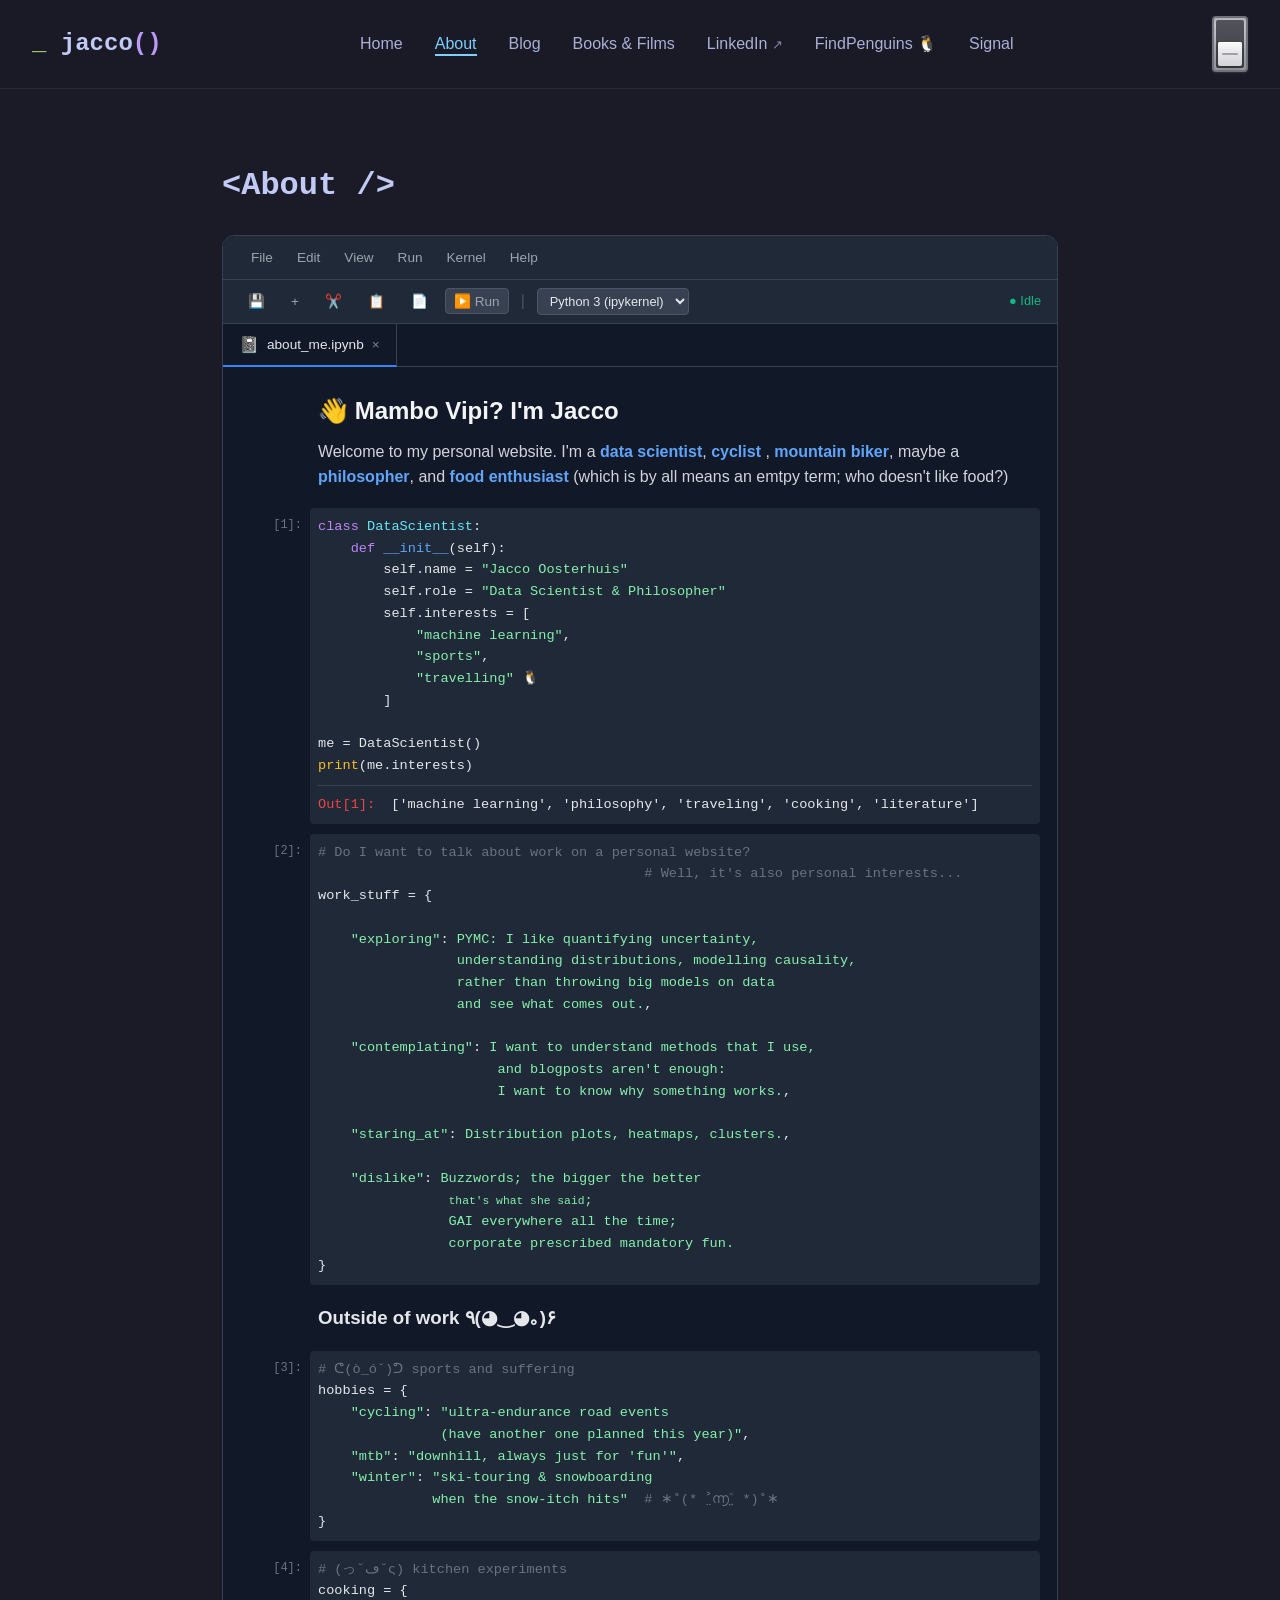
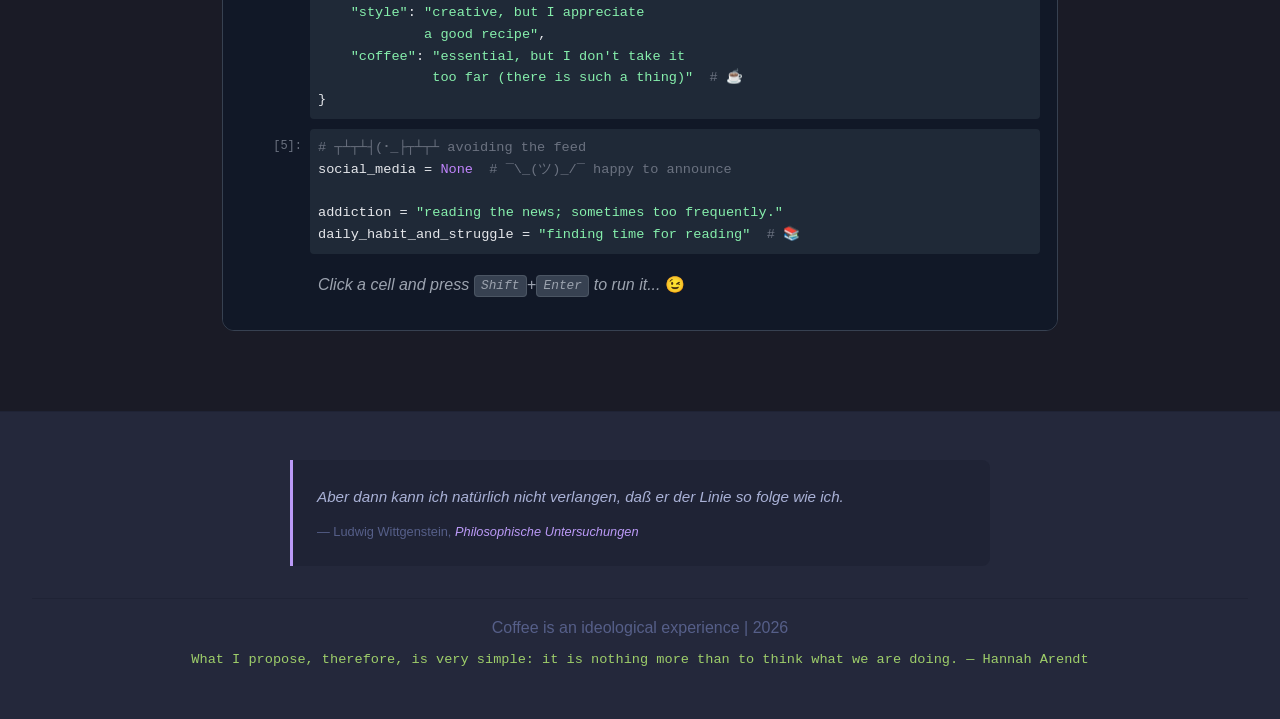
==== commit ffd27c23: "change penguins to travelling" ====
--- a/about.html
+++ b/about.html
@@ -75,8 +75,7 @@
         self.interests = [
             <span class="string">"machine learning"</span>,
             <span class="string">"sports"</span>,
-            <span class="string">"traveling"</span>,
-            <span class="string"><a href="https://findpenguins.com/2zhhsb5mmg9cf" target="_top" style="color: inherit; text-decoration: none">"penguins"</a></span> 🐧
+            <span class="string"><a href="https://findpenguins.com/2zhhsb5mmg9cf" target="_top" style="color: inherit; text-decoration: none">"travelling"</a></span> 🐧            
         ]
 
 me = DataScientist()
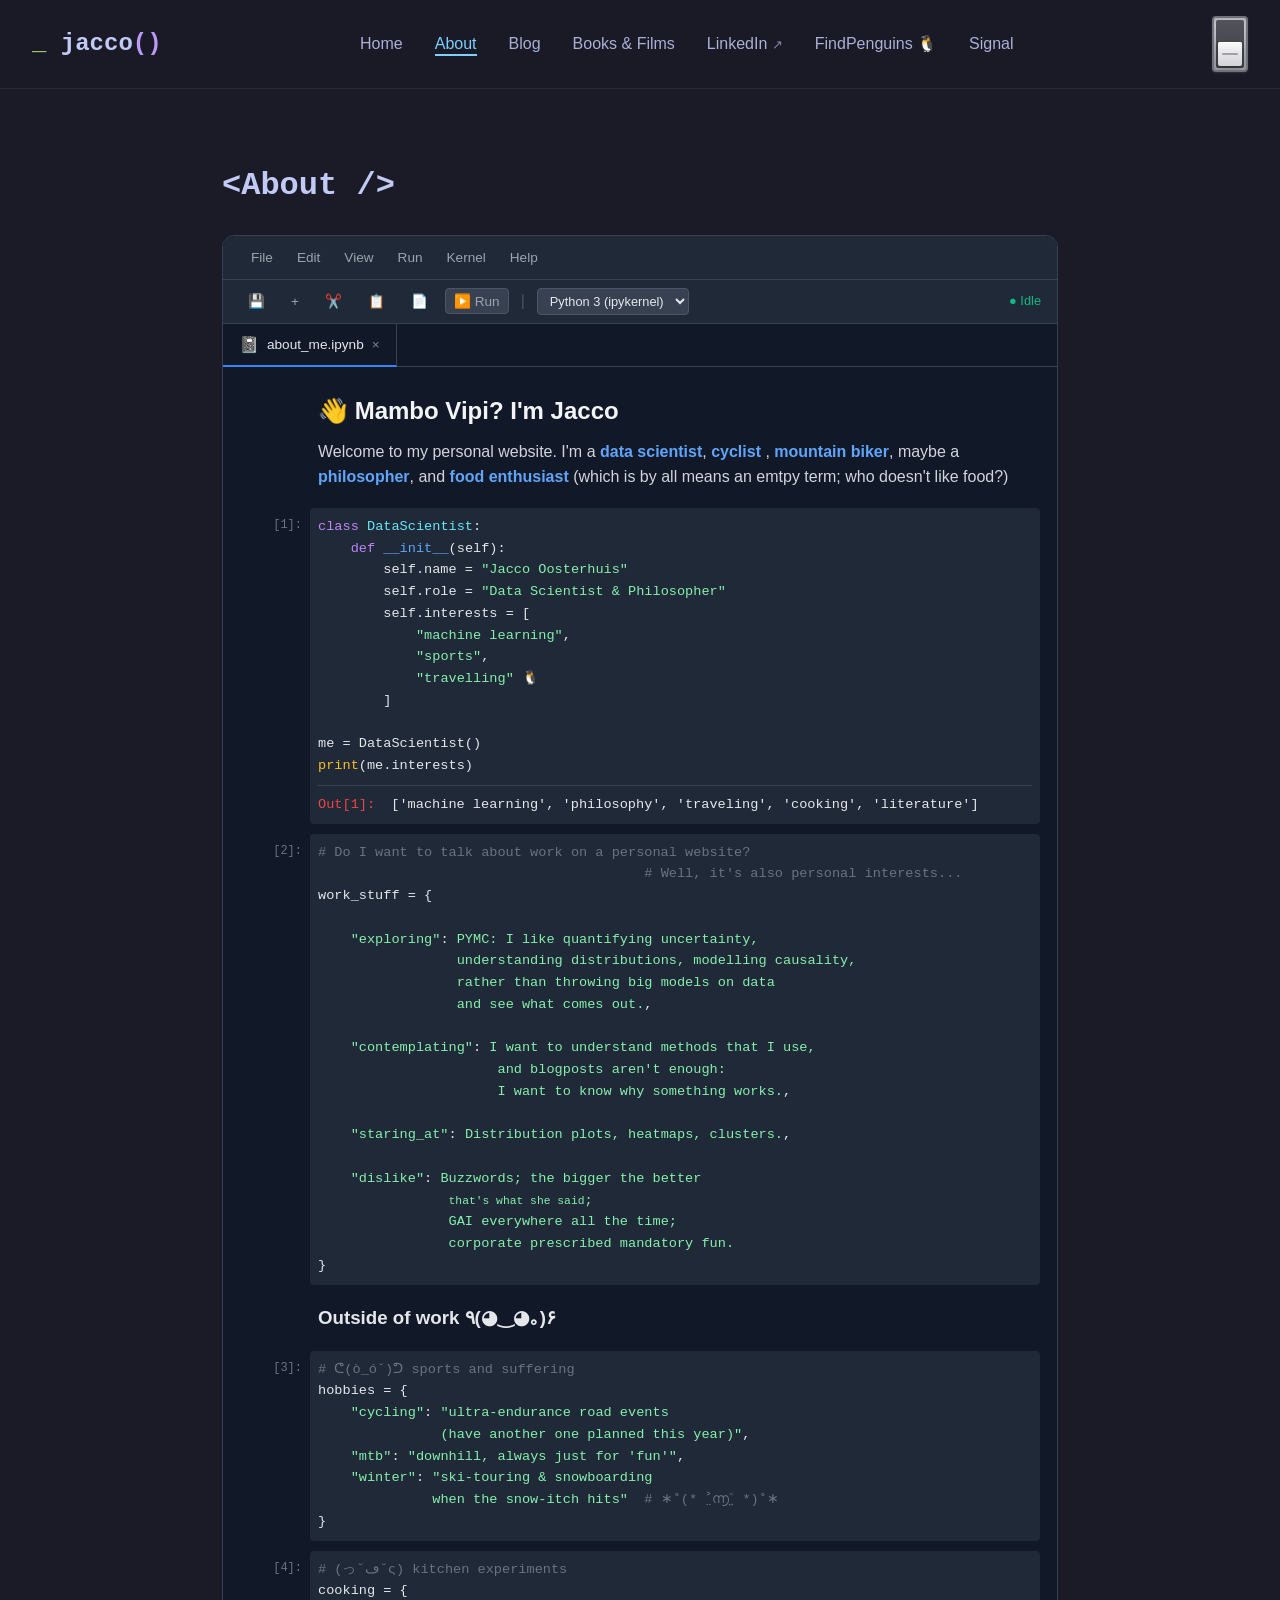
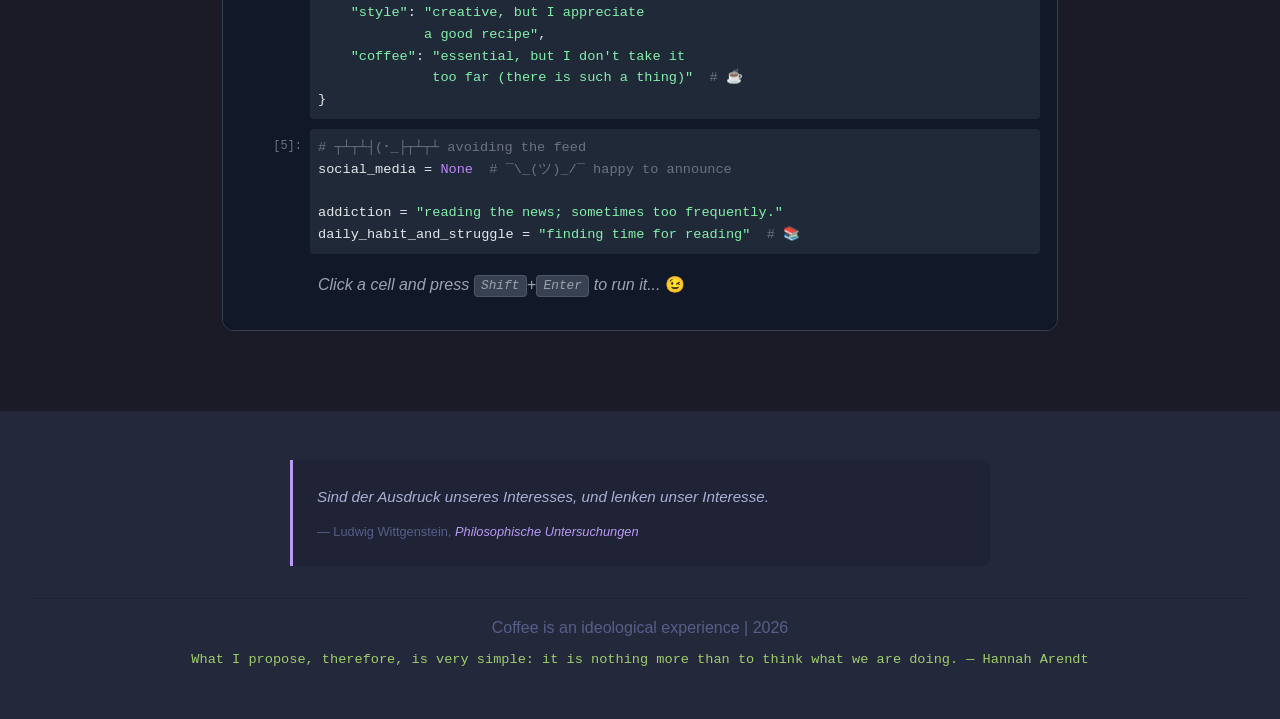
==== commit 30f9a8c2: "add Umami analytics tracking to all pages Co-Authored-By: Claude Opus 4.5 <noreply@anthropic.com>" ====
--- a/about.html
+++ b/about.html
@@ -6,6 +6,7 @@
     <title>About | Jacco Oosterhuis</title>
     <link rel="stylesheet" href="styles.css">
     <script src="main.js"></script>
+    <script defer src="https://cloud.umami.is/script.js" data-website-id="15465a72-4ce7-4cb9-9554-c879aae16ece"></script>
 </head>
 <body>
     <div id="header-placeholder"></div>
